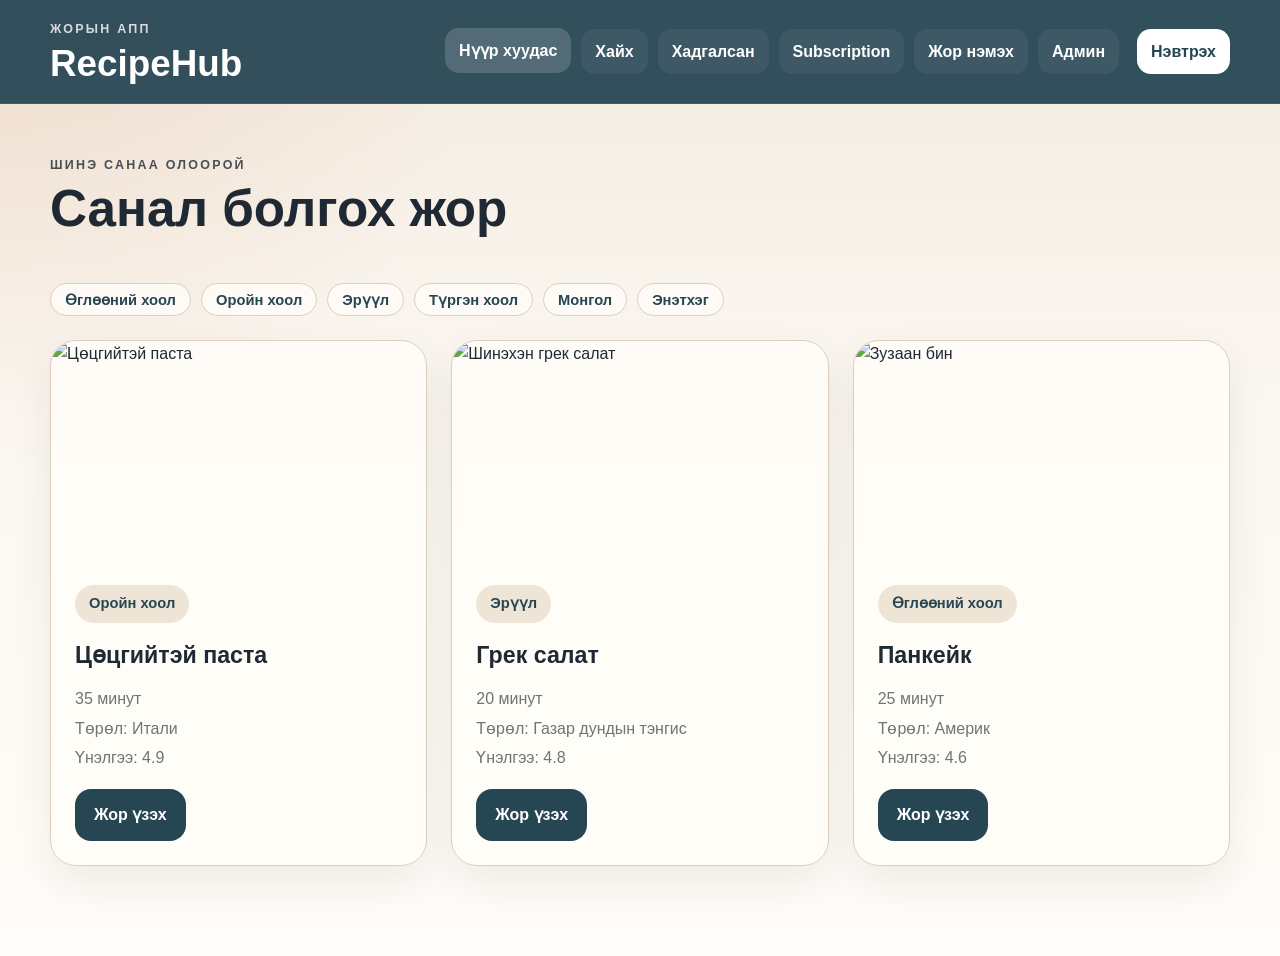
==== index.html @ 3352f268 "First" ====
<!DOCTYPE html>
<html lang="mn">

<head>
  <meta charset="UTF-8">
  <meta name="viewport" content="width=device-width, initial-scale=1.0">
  <title>RecipeHub - Жорууд</title>
  <link rel="stylesheet" href="common.css">
  <link rel="stylesheet" href="index.css">
</head>

<body>
  <header class="site-header">
    <div class="container header-inner">
      <div>
        <p class="eyebrow">Жорын апп</p>
        <h1 class="logo">RecipeHub</h1>
      </div>
      <nav class="site-nav" aria-label="Үндсэн цэс">
        <a class="active" href="index.html">Нүүр хуудас</a>
        <a href="search.html">Хайх</a>
        <!-- <a href="detail.html">Жорын дэлгэрэнгүй</a> -->
        <a href="favorites.html">Хадгалсан</a>
        <a href="pricing.html">Subscription</a>
        <a href="add.html">Жор нэмэх</a>
        <a href="admin.html">Админ</a>
        <a class="auth-link" href="login.html">Нэвтрэх</a>
      </nav>
    </div>
  </header>

  <main class="main-content">
    <section class="hero">
      <div class="container">
        <p class="eyebrow">Шинэ санаа олоорой</p>
        <h2>Санал болгох жор</h2>
      </div>
    </section>

    <section class="page-section">
      <div class="container">
        <div class="filter-bar">
          <button class="filter-pill" data-filter="category" data-value="Өглөөний хоол">Өглөөний хоол</button>
          <button class="filter-pill" data-filter="category" data-value="Оройн хоол">Оройн хоол</button>
          <button class="filter-pill" data-filter="tag" data-value="Эрүүл">Эрүүл</button>
          <button class="filter-pill" data-filter="tag" data-value="Түргэн хоол">Түргэн хоол</button>
          <button class="filter-pill" data-filter="cuisine" data-value="Монгол">Монгол</button>
          <button class="filter-pill" data-filter="cuisine" data-value="Энэтхэг">Энэтхэг</button>

        </div>

        <div class="recipe-grid">
          <article class="recipe-card">
            <img class="card-image"
              src="https://images.unsplash.com/photo-1621996346565-e3dbc646d9a9?auto=format&fit=crop&w=900&q=80"
              alt="Цөцгийтэй паста">
            <div class="card-body">
              <p class="card-tag">Оройн хоол</p>
              <h3>Цөцгийтэй паста</h3>
              <p class="card-meta">35 минут</p>
              <p class="card-meta">Төрөл: Итали</p>
              <p class="card-meta">Үнэлгээ: 4.9</p>
              <a class="card-button" href="detail.html">Жор үзэх</a>
            </div>
          </article>

          <article class="recipe-card">
            <img class="card-image"
              src="https://images.unsplash.com/photo-1540189549336-e6e99c3679fe?auto=format&fit=crop&w=900&q=80"
              alt="Шинэхэн грек салат">
            <div class="card-body">
              <p class="card-tag">Эрүүл</p>
              <h3>Грек салат</h3>
              <p class="card-meta">20 минут</p>
              <p class="card-meta">Төрөл: Газар дундын тэнгис</p>
              <p class="card-meta">Үнэлгээ: 4.8</p>
              <a class="card-button" href="detail.html">Жор үзэх</a>
            </div>
          </article>

          <article class="recipe-card">
            <img class="card-image"
              src="https://images.unsplash.com/photo-1528207776546-365bb710ee93?auto=format&fit=crop&w=900&q=80"
              alt="Зузаан бин">
            <div class="card-body">
              <p class="card-tag">Өглөөний хоол</p>
              <h3>Панкейк</h3>
              <p class="card-meta">25 минут</p>
              <p class="card-meta">Төрөл: Америк</p>
              <p class="card-meta">Үнэлгээ: 4.6</p>
              <a class="card-button" href="detail.html">Жор үзэх</a>
            </div>
          </article>
        </div>
      </div>
    </section>
  </main>

</body>

</html>
---- common.css ----
:root {
  --primary: #c96f3b;
  --primary-dark: #9e552a;
  --secondary: #264653;
  --background: #f5efe6;
  --surface: #fffdf9;
  --surface-strong: #f8f1e8;
  --surface-soft: #efe5d7;
  --text: #1f2933;
  --muted: #6f766f;
  --border: #dccfbd;
  --shadow: 0 18px 40px rgba(48, 35, 23, 0.08);
}

* {
  box-sizing: border-box;
  margin: 0;
  padding: 0;
}

body {
  font-family: "Trebuchet MS", Arial, sans-serif;
  background:
    radial-gradient(circle at top left, rgba(201, 111, 59, 0.12), transparent 30%),
    linear-gradient(180deg, #f3eadf 0%, #fbf7f1 42%, #fffdf9 100%);
  color: var(--text);
  line-height: 1.6;
}

a {
  color: inherit;
  text-decoration: none;
}

img {
  display: block;
  max-width: 100%;
}

.container {
  width: min(1180px, calc(100% - 32px));
  margin: 0 auto;
}

.site-header {
  position: sticky;
  top: 0;
  z-index: 20;
  background: rgba(38, 70, 83, 0.94);
  color: #ffffff;
  padding: 20px 0;
  backdrop-filter: blur(10px);
  border-bottom: 1px solid rgba(255, 255, 255, 0.08);
}

.header-inner {
  display: flex;
  justify-content: space-between;
  align-items: center;
  gap: 24px;
}

.eyebrow {
  font-size: 0.78rem;
  font-weight: 700;
  letter-spacing: 0.18em;
  text-transform: uppercase;
  opacity: 0.8;
  margin-bottom: 6px;
}

.logo {
  font-size: 2.3rem;
  line-height: 1;
}

.site-nav {
  display: flex;
  flex-wrap: wrap;
  gap: 10px;
  justify-content: flex-end;
  align-items: center;
  flex: 1;
}

.site-nav a {
  padding: 10px 14px;
  border-radius: 14px;
  background: rgba(255, 255, 255, 0.06);
  font-weight: 700;
  transition: background-color 0.2s ease, transform 0.2s ease;
}

.site-nav a.active,
.site-nav a:hover {
  background: rgba(255, 255, 255, 0.16);
  transform: translateY(-1px);
}

.site-nav a.auth-link {
  background: #ffffff;
  color: var(--secondary);
  margin-left: 8px;
  flex-shrink: 0;
}

.main-content {
  padding: 34px 0 72px;
}

.hero,
.page-section {
  padding: 18px 0;
}

.hero h2,
.auth-copy h2 {
  font-size: clamp(2.2rem, 4vw, 3.4rem);
  line-height: 1.05;
  margin-bottom: 12px;
}

.section-intro,
.auth-copy p {
  max-width: 760px;
  color: var(--muted);
}

.panel,
.recipe-card,
.info-card,
.auth-form,
.role-note,
.summary-card,
.hero-note,
.price-card,
.role-card,
.compare-box {
  background: rgba(255, 253, 249, 0.94);
  border: 1px solid var(--border);
  border-radius: 26px;
  box-shadow: var(--shadow);
}

.panel,
.info-card,
.auth-form,
.role-note,
.summary-card,
.hero-note,
.price-card,
.role-card,
.compare-box {
  padding: 28px;
}

.card-tag,
.role-badge,
.filter-pill {
  display: inline-block;
  padding: 7px 14px;
  border-radius: 999px;
  background: var(--surface-soft);
  color: var(--secondary);
  font-size: 0.92rem;
  font-weight: 800;
}

.card-button,
.primary-button,
.secondary-button,
.ghost-button {
  display: inline-flex;
  align-items: center;
  justify-content: center;
  border: 1px solid transparent;
  border-radius: 16px;
  padding: 12px 18px;
  font: inherit;
  font-weight: 700;
  cursor: pointer;
  transition: transform 0.2s ease, background-color 0.2s ease, border-color 0.2s ease;
}

.card-button,
.primary-button {
  background: var(--secondary);
  color: #ffffff;
}

.secondary-button,
.ghost-button {
  background: #ffffff;
  color: var(--text);
  border-color: var(--border);
}

.card-button:hover,
.primary-button:hover,
.secondary-button:hover,
.ghost-button:hover {
  transform: translateY(-2px);
}

label span {
  display: block;
  margin-bottom: 8px;
  font-weight: 700;
}

input,
select,
textarea {
  width: 100%;
  border: 1px solid var(--border);
  border-radius: 16px;
  padding: 12px 14px;
  font: inherit;
  color: var(--text);
  background: #ffffff;
}

input:focus,
select:focus,
textarea:focus {
  outline: 2px solid rgba(201, 111, 59, 0.22);
  outline-offset: 2px;
}

textarea {
  min-height: 120px;
  resize: vertical;
}

@media (max-width: 760px) {
  .header-inner {
    flex-direction: column;
    align-items: flex-start;
  }

  .logo {
    font-size: 2rem;
  }

  .main-content {
    padding-top: 24px;
  }

  .panel,
  .info-card,
  .auth-form,
  .role-note,
  .summary-card,
  .hero-note,
  .price-card,
  .role-card,
  .compare-box {
    padding: 22px;
  }
}
---- index.css ----
.filter-bar {
  display: flex;
  flex-wrap: wrap;
  gap: 10px;
  margin-bottom: 24px;
}

.filter-pill {
  border: 1px solid var(--border);
  background: rgba(255, 253, 249, 0.84);
}

.recipe-grid {
  display: grid;
  grid-template-columns: repeat(auto-fit, minmax(240px, 1fr));
  gap: 24px;
}

.recipe-card {
  overflow: hidden;
  transition: transform 0.2s ease, box-shadow 0.2s ease;
}

.recipe-card:hover {
  transform: translateY(-6px);
  box-shadow: 0 24px 44px rgba(48, 35, 23, 0.12);
}

.card-image {
  width: 100%;
  height: 220px;
  object-fit: cover;
}

.card-body {
  padding: 24px;
}

.card-tag {
  margin-bottom: 14px;
}

.recipe-card h3 {
  margin-bottom: 12px;
  font-size: 1.45rem;
}

.card-meta {
  color: var(--muted);
}

.card-meta + .card-meta {
  margin-top: 4px;
}

.card-button {
  margin-top: 18px;
}
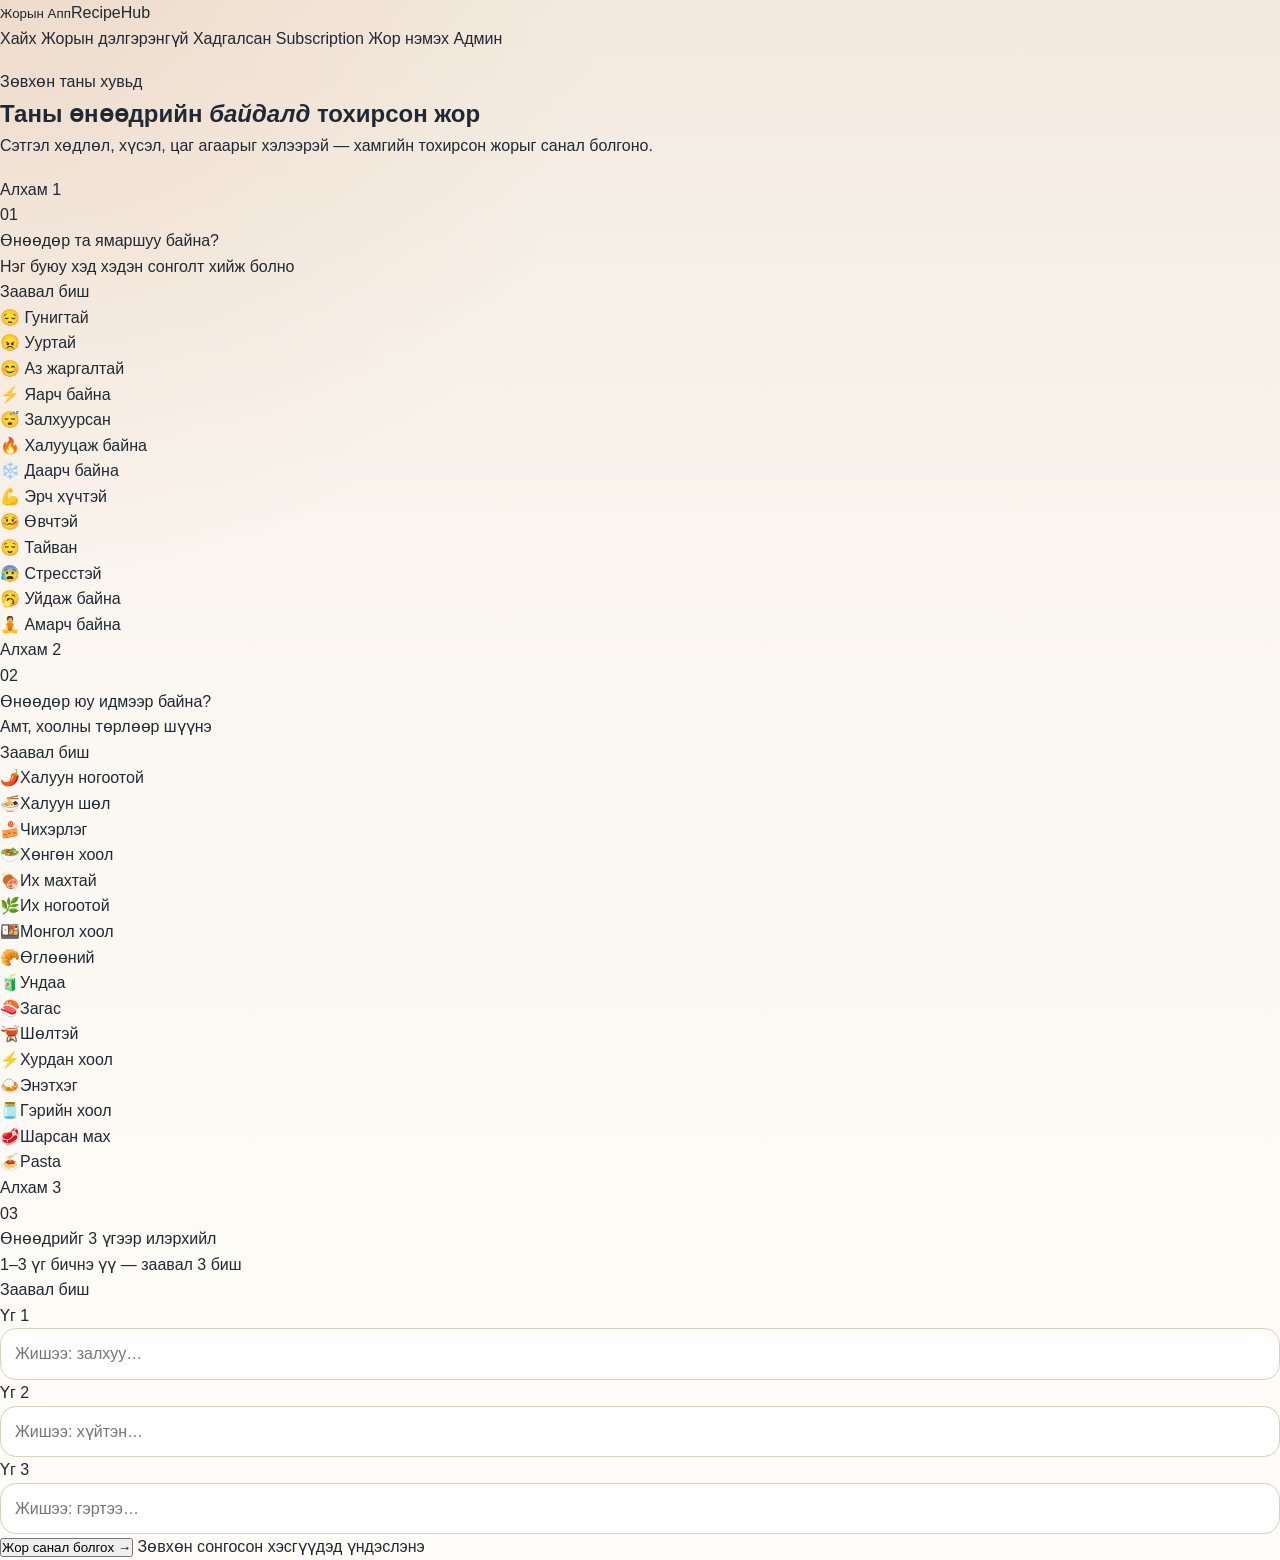
==== commit ab01f142: "Update index.html" ====
--- a/index.html
+++ b/index.html
@@ -1,101 +1,116 @@
+
 <!DOCTYPE html>
 <html lang="mn">
+<head>
+  <meta charset="UTF-8" />
+  <meta name="viewport" content="width=device-width, initial-scale=1.0" />
+  <title>RecipeHub — Жорууд</title>
 
-<head>
-  <meta charset="UTF-8">
-  <meta name="viewport" content="width=device-width, initial-scale=1.0">
-  <title>RecipeHub - Жорууд</title>
-  <link rel="stylesheet" href="common.css">
-  <link rel="stylesheet" href="index.css">
+  <link rel="stylesheet" href="common.css" />
+  <link rel="stylesheet" href="index.css" />
 </head>
+<body>
 
-<body>
-  <header class="site-header">
-    <div class="container header-inner">
-      <div>
-        <p class="eyebrow">Жорын апп</p>
-        <h1 class="logo">RecipeHub</h1>
+ <nav class="nav">
+  <div class="nav-brand"><small>Жорын Апп</small>RecipeHub</div>
+
+  <a href="search.html" class="nav-link">Хайх</a>
+  <a href="detail.html" class="nav-link">Жорын дэлгэрэнгүй</a>
+  <a href="favorites.html" class="nav-link">Хадгалсан</a>
+  <a href="pricing.html" class="nav-link">Subscription</a>
+  <a href="add.html" class="nav-link">Жор нэмэх</a>
+  <a href="admin.html" class="nav-link">Админ</a>
+</nav>
+
+  <!-- HERO -->
+  <section class="hero">
+    <div class="hero-label">Зөвхөн таны хувьд</div>
+    <h1>Таны өнөөдрийн <em>байдалд</em> тохирсон жор</h1>
+    <p class="hero-sub">Сэтгэл хөдлөл, хүсэл, цаг агаарыг хэлээрэй — хамгийн тохирсон жорыг санал болгоно.</p>
+  </section>
+
+  <!-- MAIN -->
+  <main class="main">
+
+    <!-- STEP 1 -->
+    <div class="section-label">Алхам 1</div>
+    <div class="step-card">
+      <div class="step-num">01</div>
+      <div class="step-title">Өнөөдөр та ямаршуу байна?</div>
+      <div class="step-desc">Нэг буюу хэд хэдэн сонголт хийж болно</div>
+      <div class="opt-badge">Заавал биш</div>
+      <div class="pills" id="moods">
+        <div class="pill" onclick="tog(this)"><span>😔</span> Гунигтай</div>
+        <div class="pill" onclick="tog(this)"><span>😠</span> Ууртай</div>
+        <div class="pill" onclick="tog(this)"><span>😊</span> Аз жаргалтай</div>
+        <div class="pill" onclick="tog(this)"><span>⚡</span> Яарч байна</div>
+        <div class="pill" onclick="tog(this)"><span>😴</span> Залхуурсан</div>
+        <div class="pill" onclick="tog(this)"><span>🔥</span> Халууцаж байна</div>
+        <div class="pill" onclick="tog(this)"><span>❄️</span> Даарч байна</div>
+        <div class="pill" onclick="tog(this)"><span>💪</span> Эрч хүчтэй</div>
+        <div class="pill" onclick="tog(this)"><span>🤒</span> Өвчтэй</div>
+        <div class="pill" onclick="tog(this)"><span>😌</span> Тайван</div>
+        <div class="pill" onclick="tog(this)"><span>😰</span> Стресстэй</div>
+        <div class="pill" onclick="tog(this)"><span>🥱</span> Уйдаж байна</div>
+        <div class="pill" onclick="tog(this)"><span>🧘</span> Амарч байна</div>
       </div>
-      <nav class="site-nav" aria-label="Үндсэн цэс">
-        <a class="active" href="index.html">Нүүр хуудас</a>
-        <a href="search.html">Хайх</a>
-        <!-- <a href="detail.html">Жорын дэлгэрэнгүй</a> -->
-        <a href="favorites.html">Хадгалсан</a>
-        <a href="pricing.html">Subscription</a>
-        <a href="add.html">Жор нэмэх</a>
-        <a href="admin.html">Админ</a>
-        <a class="auth-link" href="login.html">Нэвтрэх</a>
-      </nav>
     </div>
-  </header>
 
-  <main class="main-content">
-    <section class="hero">
-      <div class="container">
-        <p class="eyebrow">Шинэ санаа олоорой</p>
-        <h2>Санал болгох жор</h2>
+    <!-- STEP 2 -->
+    <div class="section-label">Алхам 2</div>
+    <div class="step-card">
+      <div class="step-num">02</div>
+      <div class="step-title">Өнөөдөр юу идмээр байна?</div>
+      <div class="step-desc">Амт, хоолны төрлөөр шүүнэ</div>
+      <div class="opt-badge">Заавал биш</div>
+      <div class="craving-grid" id="cravings">
+        <div class="craving-card" onclick="tog(this)"><span class="c-icon">🌶️</span><span class="c-label">Халуун ногоотой</span></div>
+        <div class="craving-card" onclick="tog(this)"><span class="c-icon">🍜</span><span class="c-label">Халуун шөл</span></div>
+        <div class="craving-card" onclick="tog(this)"><span class="c-icon">🍰</span><span class="c-label">Чихэрлэг</span></div>
+        <div class="craving-card" onclick="tog(this)"><span class="c-icon">🥗</span><span class="c-label">Хөнгөн хоол</span></div>
+        <div class="craving-card" onclick="tog(this)"><span class="c-icon">🍖</span><span class="c-label">Их махтай</span></div>
+        <div class="craving-card" onclick="tog(this)"><span class="c-icon">🌿</span><span class="c-label">Их ногоотой</span></div>
+        <div class="craving-card" onclick="tog(this)"><span class="c-icon">🍱</span><span class="c-label">Монгол хоол</span></div>
+        <div class="craving-card" onclick="tog(this)"><span class="c-icon">🥐</span><span class="c-label">Өглөөний</span></div>
+        <div class="craving-card" onclick="tog(this)"><span class="c-icon">🧃</span><span class="c-label">Ундаа</span></div>
+        <div class="craving-card" onclick="tog(this)"><span class="c-icon">🍣</span><span class="c-label">Загас</span></div>
+        <div class="craving-card" onclick="tog(this)"><span class="c-icon">🫕</span><span class="c-label">Шөлтэй</span></div>
+        <div class="craving-card" onclick="tog(this)"><span class="c-icon">⚡</span><span class="c-label">Хурдан хоол</span></div>
+        <div class="craving-card" onclick="tog(this)"><span class="c-icon">🍛</span><span class="c-label">Энэтхэг</span></div>
+        <div class="craving-card" onclick="tog(this)"><span class="c-icon">🫙</span><span class="c-label">Гэрийн хоол</span></div>
+        <div class="craving-card" onclick="tog(this)"><span class="c-icon">🥩</span><span class="c-label">Шарсан мах</span></div>
+        <div class="craving-card" onclick="tog(this)"><span class="c-icon">🍝</span><span class="c-label">Pasta</span></div>
       </div>
-    </section>
+    </div>
 
-    <section class="page-section">
-      <div class="container">
-        <div class="filter-bar">
-          <button class="filter-pill" data-filter="category" data-value="Өглөөний хоол">Өглөөний хоол</button>
-          <button class="filter-pill" data-filter="category" data-value="Оройн хоол">Оройн хоол</button>
-          <button class="filter-pill" data-filter="tag" data-value="Эрүүл">Эрүүл</button>
-          <button class="filter-pill" data-filter="tag" data-value="Түргэн хоол">Түргэн хоол</button>
-          <button class="filter-pill" data-filter="cuisine" data-value="Монгол">Монгол</button>
-          <button class="filter-pill" data-filter="cuisine" data-value="Энэтхэг">Энэтхэг</button>
+    <!-- STEP 3 -->
+    <div class="section-label">Алхам 3</div>
+    <div class="step-card">
+      <div class="step-num">03</div>
+      <div class="step-title">Өнөөдрийг 3 үгээр илэрхийл</div>
+      <div class="step-desc">1–3 үг бичнэ үү — заавал 3 биш</div>
+      <div class="opt-badge">Заавал биш</div>
+      <div class="word-row">
+        <div class="word-box"><span class="w-num">Үг 1</span><input id="w1" placeholder="Жишээ: залхуу…" /></div>
+        <div class="word-box"><span class="w-num">Үг 2</span><input id="w2" placeholder="Жишээ: хүйтэн…" /></div>
+        <div class="word-box"><span class="w-num">Үг 3</span><input id="w3" placeholder="Жишээ: гэртээ…" /></div>
+      </div>
+    </div>
 
-        </div>
+    <!-- CTA -->
+    <div class="cta-area">
+      <button class="cta-btn" onclick="recommend()">
+        Жор санал болгох <span class="cta-arrow">→</span>
+      </button>
+      <span class="cta-hint">Зөвхөн сонгосон хэсгүүдэд үндэслэнэ</span>
+    </div>
 
-        <div class="recipe-grid">
-          <article class="recipe-card">
-            <img class="card-image"
-              src="https://images.unsplash.com/photo-1621996346565-e3dbc646d9a9?auto=format&fit=crop&w=900&q=80"
-              alt="Цөцгийтэй паста">
-            <div class="card-body">
-              <p class="card-tag">Оройн хоол</p>
-              <h3>Цөцгийтэй паста</h3>
-              <p class="card-meta">35 минут</p>
-              <p class="card-meta">Төрөл: Итали</p>
-              <p class="card-meta">Үнэлгээ: 4.9</p>
-              <a class="card-button" href="detail.html">Жор үзэх</a>
-            </div>
-          </article>
+    <!-- RESULTS -->
+    <div class="result-section" id="results" style="display:none">
+      <div class="result-label">Санал болгох жорууд</div>
+      <div class="result-grid" id="rgrid"></div>
+    </div>
 
-          <article class="recipe-card">
-            <img class="card-image"
-              src="https://images.unsplash.com/photo-1540189549336-e6e99c3679fe?auto=format&fit=crop&w=900&q=80"
-              alt="Шинэхэн грек салат">
-            <div class="card-body">
-              <p class="card-tag">Эрүүл</p>
-              <h3>Грек салат</h3>
-              <p class="card-meta">20 минут</p>
-              <p class="card-meta">Төрөл: Газар дундын тэнгис</p>
-              <p class="card-meta">Үнэлгээ: 4.8</p>
-              <a class="card-button" href="detail.html">Жор үзэх</a>
-            </div>
-          </article>
-
-          <article class="recipe-card">
-            <img class="card-image"
-              src="https://images.unsplash.com/photo-1528207776546-365bb710ee93?auto=format&fit=crop&w=900&q=80"
-              alt="Зузаан бин">
-            <div class="card-body">
-              <p class="card-tag">Өглөөний хоол</p>
-              <h3>Панкейк</h3>
-              <p class="card-meta">25 минут</p>
-              <p class="card-meta">Төрөл: Америк</p>
-              <p class="card-meta">Үнэлгээ: 4.6</p>
-              <a class="card-button" href="detail.html">Жор үзэх</a>
-            </div>
-          </article>
-        </div>
-      </div>
-    </section>
   </main>
-
 </body>
-
-</html>+</html>
